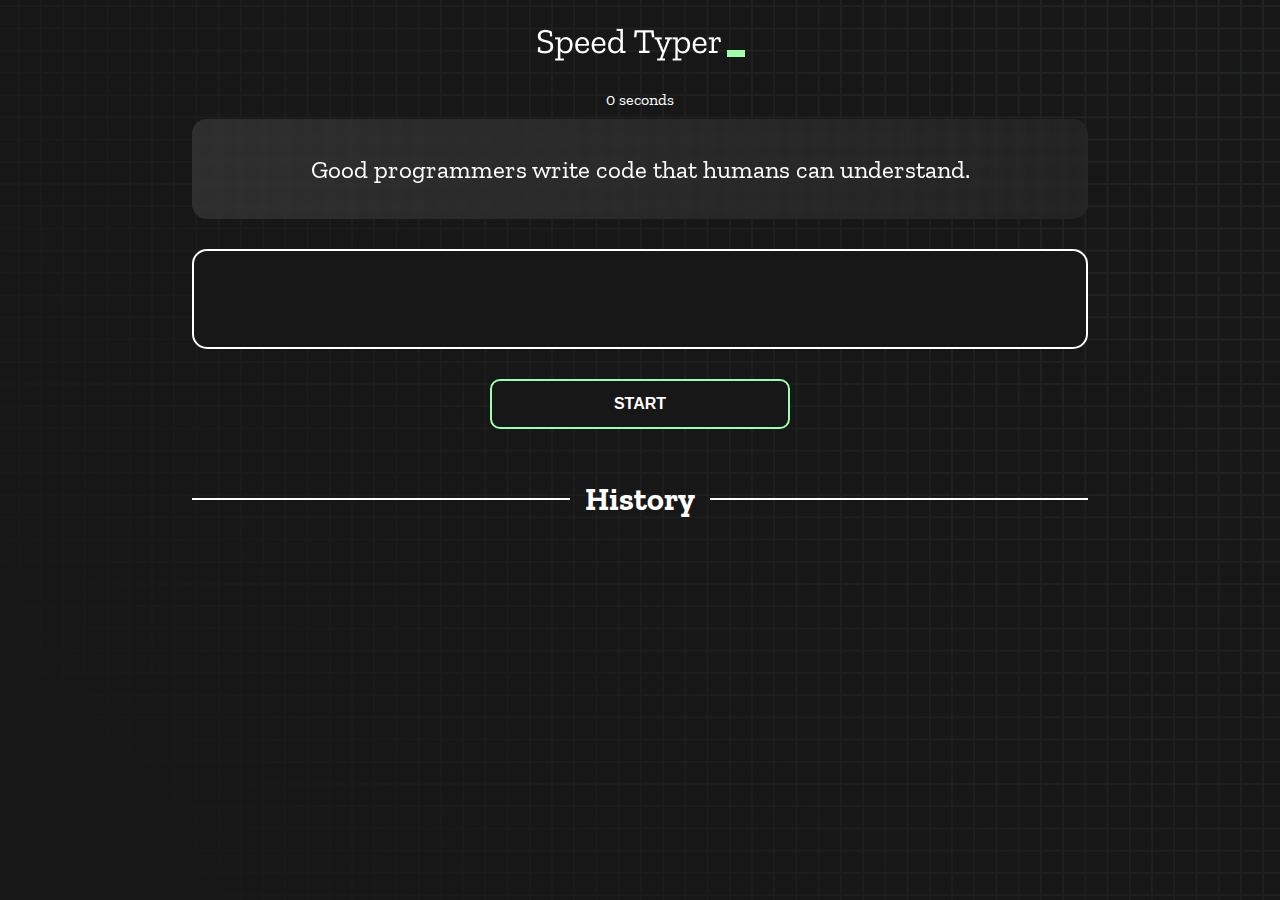
==== index.html @ 64f36eb2 "Initial commit" ====
<!DOCTYPE html>
<html lang="en">
  <head>
    <meta charset="UTF-8" />
    <meta http-equiv="X-UA-Compatible" content="IE=edge" />
    <meta name="viewport" content="width=device-width, initial-scale=1.0" />
    <title>Speed Monster</title>
    <link rel="stylesheet" href="styles.css" />
    <link rel="preconnect" href="https://fonts.googleapis.com" />
    <link rel="preconnect" href="https://fonts.gstatic.com" crossorigin />
    <link
      href="https://fonts.googleapis.com/css2?family=Zilla+Slab:wght@300;400;500&display=swap"
      rel="stylesheet"
    />
  </head>
  <body>
    <h1 class="title"><img src="./logo.png" /></h1>
    <div id="show-time">0 seconds</div>

    <div class="box-container">
      <div id="question"></div>

      <div id="display" class="inactive"></div>

      <div class="buttons">
        <button id="starts">START</button>
      </div>

      <div class="divider-container">
        <div class="line"></div>
        <h1 class="title2">History</h1>
        <div class="line"></div>
      </div>
      <div id="histories"></div>
    </div>

    <div id="countdown"></div>
    <div id="modal-background" class="hidden"></div>
    <div id="result" class="hidden"></div>

    <script src="./history.js"></script>
    <script src="./script.js"></script>
  </body>
</html>
---- styles.css ----
* {
  padding: 0;
  margin: 0;
  box-sizing: border-box;
}

body {
  background-image: url("./bg.png");
  background-size: cover;
  background-position: left top;
  font-family: "Zilla Slab", serif;
}

.box-container {
  width: 70%;
  margin: 0 auto;
}

#question {
  height: 100px;
  display: flex;
  align-items: center;
  justify-content: center;
  color: white;
  font-size: 25px;
  border-radius: 15px;
  background: rgb(255, 255, 255);
  background: linear-gradient(
    92.49deg,
    rgba(255, 255, 255, 0.1) 0.18%,
    rgba(255, 255, 255, 0.05) 99.85%
  );
  backdrop-filter: blur(5px);
  margin-bottom: 30px;
}

#display {
  height: 100px;
  display: flex;
  flex-wrap: wrap;
  align-items: center;
  padding-left: 5rem;
  color: white;
  font-size: 32px;
  background-color: #171717;
  border: 2px solid #9dffad;
  border-radius: 15px;
}

#countdown {
  position: fixed;
  height: 100vh;
  width: 100vw;
  background-color: rgba(0, 0, 0, 0.8);
  top: 0;
  left: 0;
  display: flex;
  align-items: center;
  justify-content: center;
  font-size: 3rem;
  color: white;
  display: none;
}
#result {
  position: fixed;
  top: 10%; 
  left: 10%;
  transform: translate(-50%, -50%);
  height: 250px;
  width: 400px;
  background-color: #171717;
  border-radius: 15px;
  border: 2px solid #9dffad;
  color: white;
  text-align: center;
  padding: 2rem;
}
#show-time{
  text-align: center;
  color: white;
  margin: 10px 0;
}

.green {
  color: #9dffad;
}
.red {
  color: #eb6565;
}
.bold {
  font-weight: 700;
}
.inactive {
  border: 2px solid white !important;
}
.hidden {
  display: none;
}
.title {
  text-align: center;
  color: white;
  margin: 20px 0;
}

.divider-container {
  height: 80px;
  display: flex;
  justify-content: center;
  align-items: center;
  gap: 15px;
  margin: 0 auto;
}

.line {
  height: 2px;
  background: white;
  width: 100%;
}

.title2 {
  color: white;
  display: block;
}

.buttons {
  display: flex;
  justify-content: center;
  margin: 30px 0;
}
button {
  padding: 10px 20px;
  border: none;
  font-size: 16px;
  font-weight: bold;
  width: 300px;
  height: 50px;
  color: white;
  background-color: #171717;
  border-radius: 10px;
  border: 2px solid #9dffad;
  cursor: pointer;
}

#histories {
  display: flex;
  flex-wrap: wrap;
  justify-content: space-around;
}

.card {
  width: 100%;
  height: 100%;
  padding: 50px;
  display: flex;
  justify-content: space-between;
  align-items: center;
  padding: 20px 30px;
  color: white;
  border-radius: 15px;
  background: rgb(255, 255, 255);
  background: linear-gradient(
    92.49deg,
    rgba(255, 255, 255, 0.1) 0.18%,
    rgba(255, 255, 255, 0.05) 99.85%
  );
  backdrop-filter: blur(5px);
  margin-bottom: 30px;
}

#modal-background {
  background: rgb(255, 255, 255);
  background: linear-gradient(
    92.49deg,
    rgba(255, 255, 255, 0.1) 0.18%,
    rgba(255, 255, 255, 0.05) 99.85%
  );
  backdrop-filter: blur(5px);
  height: 100vh;
  width: 100%;
  position: fixed;
  top: 0;
}

@media only screen and (max-width: 700px) {
  .box-container {
    padding: 0 20px;
    width: 100%;
  }
  .card {
    flex-direction: column;
  }
}
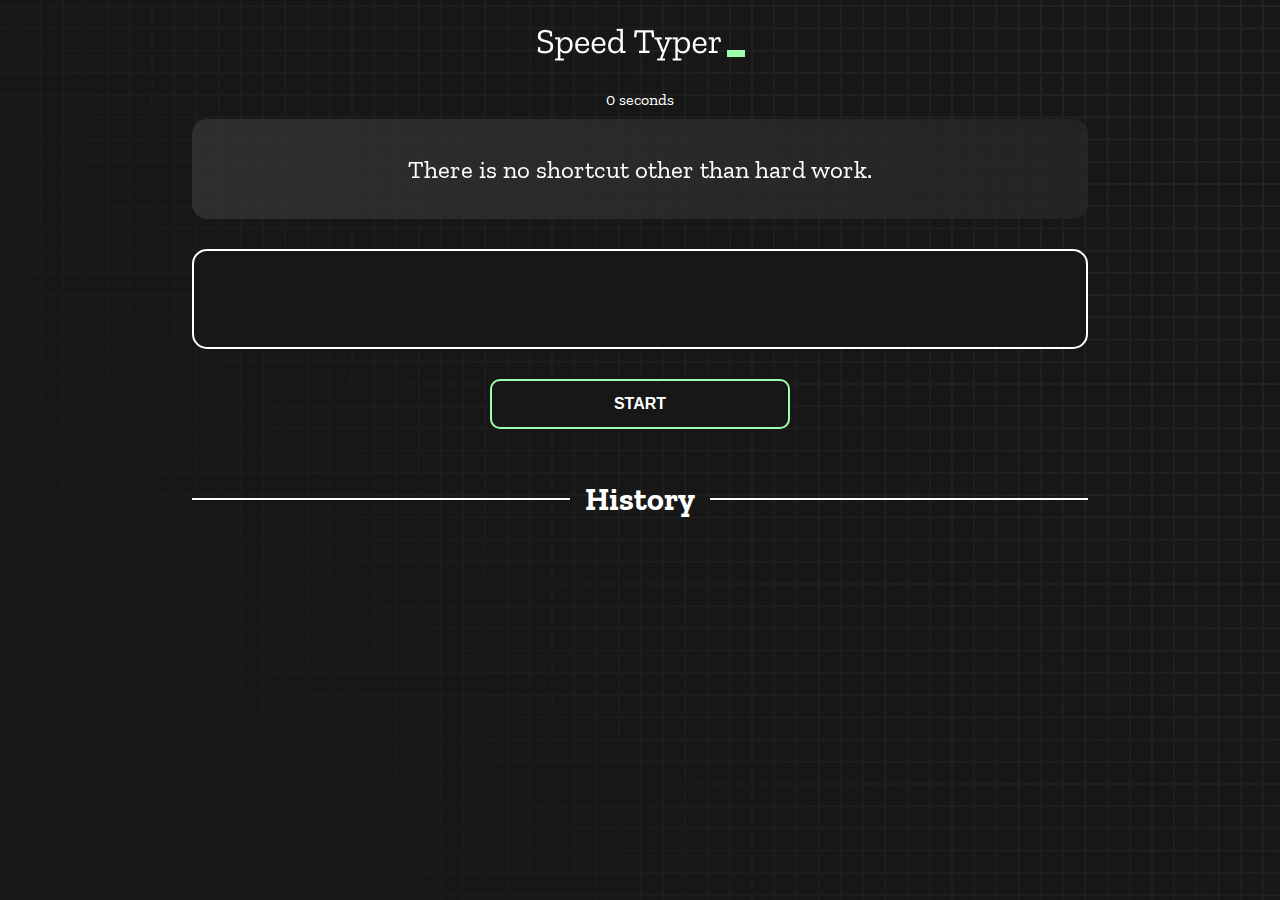
==== commit 8fcadaef: "update the page title" ====
--- a/index.html
+++ b/index.html
@@ -1,44 +1,44 @@
 <!DOCTYPE html>
 <html lang="en">
-  <head>
-    <meta charset="UTF-8" />
-    <meta http-equiv="X-UA-Compatible" content="IE=edge" />
-    <meta name="viewport" content="width=device-width, initial-scale=1.0" />
-    <title>Speed Monster</title>
-    <link rel="stylesheet" href="styles.css" />
-    <link rel="preconnect" href="https://fonts.googleapis.com" />
-    <link rel="preconnect" href="https://fonts.gstatic.com" crossorigin />
-    <link
-      href="https://fonts.googleapis.com/css2?family=Zilla+Slab:wght@300;400;500&display=swap"
-      rel="stylesheet"
-    />
-  </head>
-  <body>
-    <h1 class="title"><img src="./logo.png" /></h1>
-    <div id="show-time">0 seconds</div>
 
-    <div class="box-container">
-      <div id="question"></div>
+<head>
+  <meta charset="UTF-8" />
+  <meta http-equiv="X-UA-Compatible" content="IE=edge" />
+  <meta name="viewport" content="width=device-width, initial-scale=1.0" />
+  <title>Type Monster</title>
+  <link rel="stylesheet" href="styles.css" />
+  <link rel="preconnect" href="https://fonts.googleapis.com" />
+  <link rel="preconnect" href="https://fonts.gstatic.com" crossorigin />
+  <link href="https://fonts.googleapis.com/css2?family=Zilla+Slab:wght@300;400;500&display=swap" rel="stylesheet" />
+</head>
 
-      <div id="display" class="inactive"></div>
+<body>
+  <h1 class="title"><img src="./logo.png" /></h1>
+  <div id="show-time">0 seconds</div>
 
-      <div class="buttons">
-        <button id="starts">START</button>
-      </div>
+  <div class="box-container">
+    <div id="question"></div>
 
-      <div class="divider-container">
-        <div class="line"></div>
-        <h1 class="title2">History</h1>
-        <div class="line"></div>
-      </div>
-      <div id="histories"></div>
+    <div id="display" class="inactive"></div>
+
+    <div class="buttons">
+      <button id="starts">START</button>
     </div>
 
-    <div id="countdown"></div>
-    <div id="modal-background" class="hidden"></div>
-    <div id="result" class="hidden"></div>
+    <div class="divider-container">
+      <div class="line"></div>
+      <h1 class="title2">History</h1>
+      <div class="line"></div>
+    </div>
+    <div id="histories"></div>
+  </div>
 
-    <script src="./history.js"></script>
-    <script src="./script.js"></script>
-  </body>
-</html>
+  <div id="countdown"></div>
+  <div id="modal-background" class="hidden"></div>
+  <div id="result" class="hidden"></div>
+
+  <script src="./history.js"></script>
+  <script src="./script.js"></script>
+</body>
+
+</html>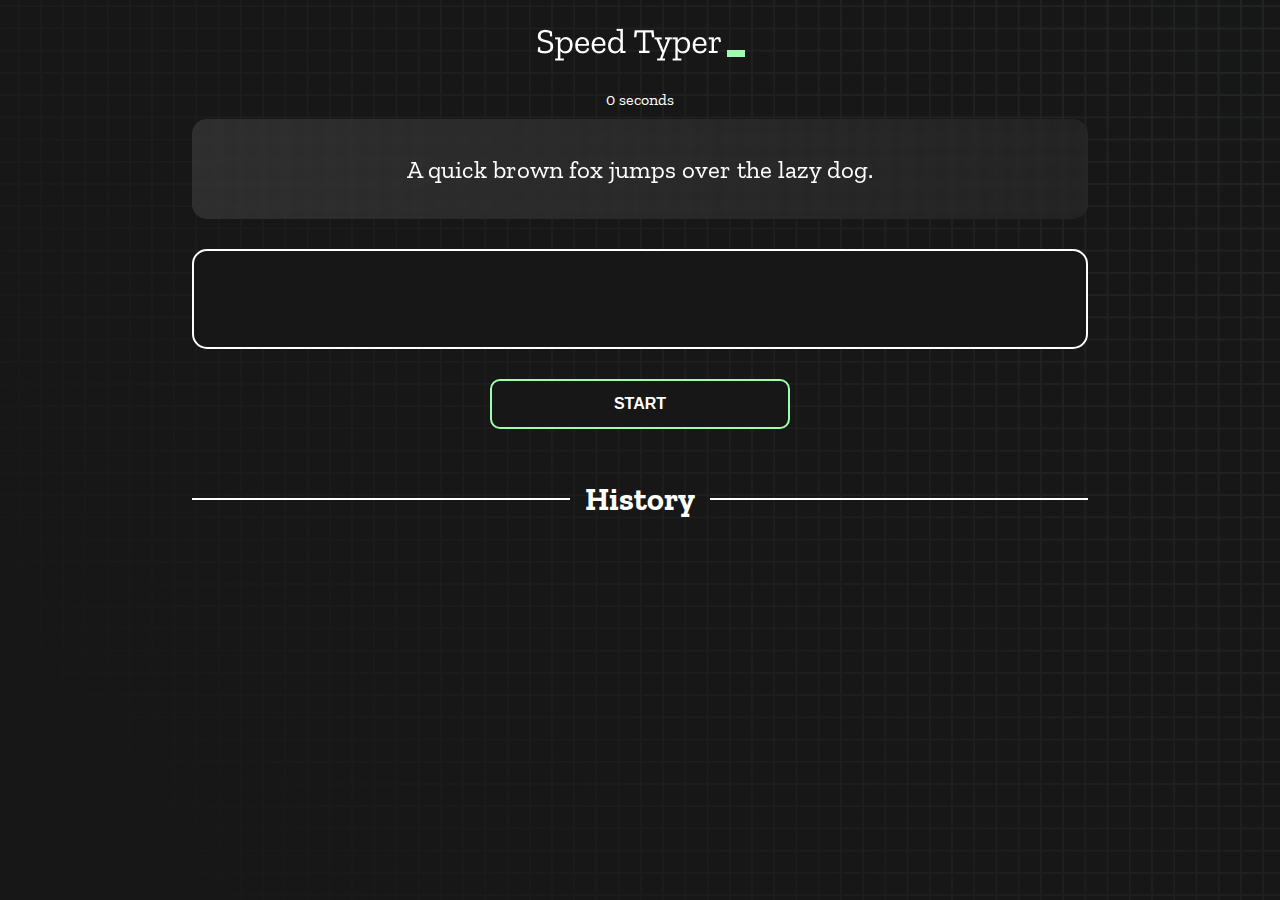
==== commit e94dc606: "responsive done" ====
--- a/index.html
+++ b/index.html
@@ -10,6 +10,8 @@
   <link rel="preconnect" href="https://fonts.googleapis.com" />
   <link rel="preconnect" href="https://fonts.gstatic.com" crossorigin />
   <link href="https://fonts.googleapis.com/css2?family=Zilla+Slab:wght@300;400;500&display=swap" rel="stylesheet" />
+  <link href="https://cdn.jsdelivr.net/npm/bootstrap@5.2.1/dist/css/bootstrap.min.css" rel="stylesheet"
+    integrity="sha384-iYQeCzEYFbKjA/T2uDLTpkwGzCiq6soy8tYaI1GyVh/UjpbCx/TYkiZhlZB6+fzT" crossorigin="anonymous">
 </head>
 
 <body>
@@ -30,7 +32,7 @@
       <h1 class="title2">History</h1>
       <div class="line"></div>
     </div>
-    <div id="histories"></div>
+    <div id="histories" class="row row-cols-1 row-cols-lg-3 g-4"></div>
   </div>
 
   <div id="countdown"></div>
@@ -39,6 +41,9 @@
 
   <script src="./history.js"></script>
   <script src="./script.js"></script>
+  <script src="https://cdn.jsdelivr.net/npm/bootstrap@5.2.1/dist/js/bootstrap.bundle.min.js"
+    integrity="sha384-u1OknCvxWvY5kfmNBILK2hRnQC3Pr17a+RTT6rIHI7NnikvbZlHgTPOOmMi466C8"
+    crossorigin="anonymous"></script>
 </body>
 
 </html>--- a/styles.css
+++ b/styles.css
@@ -25,11 +25,9 @@
   font-size: 25px;
   border-radius: 15px;
   background: rgb(255, 255, 255);
-  background: linear-gradient(
-    92.49deg,
-    rgba(255, 255, 255, 0.1) 0.18%,
-    rgba(255, 255, 255, 0.05) 99.85%
-  );
+  background: linear-gradient(92.49deg,
+      rgba(255, 255, 255, 0.1) 0.18%,
+      rgba(255, 255, 255, 0.05) 99.85%);
   backdrop-filter: blur(5px);
   margin-bottom: 30px;
 }
@@ -61,10 +59,13 @@
   color: white;
   display: none;
 }
+
 #result {
+  align-items: center;
+  justify-content: center;
   position: fixed;
-  top: 10%; 
-  left: 10%;
+  top: 30%;
+  left: 40%;
   transform: translate(-50%, -50%);
   height: 250px;
   width: 400px;
@@ -75,7 +76,8 @@
   text-align: center;
   padding: 2rem;
 }
-#show-time{
+
+#show-time {
   text-align: center;
   color: white;
   margin: 10px 0;
@@ -84,18 +86,23 @@
 .green {
   color: #9dffad;
 }
+
 .red {
   color: #eb6565;
 }
+
 .bold {
   font-weight: 700;
 }
+
 .inactive {
   border: 2px solid white !important;
 }
+
 .hidden {
   display: none;
 }
+
 .title {
   text-align: center;
   color: white;
@@ -127,6 +134,7 @@
   justify-content: center;
   margin: 30px 0;
 }
+
 button {
   padding: 10px 20px;
   border: none;
@@ -155,29 +163,28 @@
   justify-content: space-between;
   align-items: center;
   padding: 20px 30px;
-  color: white;
+  color: black;
   border-radius: 15px;
   background: rgb(255, 255, 255);
-  background: linear-gradient(
-    92.49deg,
-    rgba(255, 255, 255, 0.1) 0.18%,
-    rgba(255, 255, 255, 0.05) 99.85%
-  );
+  background: linear-gradient(92.49deg,
+      rgba(255, 255, 255, 0.1) 0.18%,
+      rgba(255, 255, 255, 0.05) 99.85%);
   backdrop-filter: blur(5px);
   margin-bottom: 30px;
 }
 
 #modal-background {
+  text-align: center;
+  align-items: center;
+  justify-content: center;
   background: rgb(255, 255, 255);
-  background: linear-gradient(
-    92.49deg,
-    rgba(255, 255, 255, 0.1) 0.18%,
-    rgba(255, 255, 255, 0.05) 99.85%
-  );
+  background: linear-gradient(92.49deg,
+      rgba(255, 255, 255, 0.1) 0.18%,
+      rgba(255, 255, 255, 0.05) 99.85%);
   backdrop-filter: blur(5px);
   height: 100vh;
   width: 100%;
-  position: fixed;
+  position: center;
   top: 0;
 }
 
@@ -186,7 +193,8 @@
     padding: 0 20px;
     width: 100%;
   }
+
   .card {
     flex-direction: column;
   }
-}
+}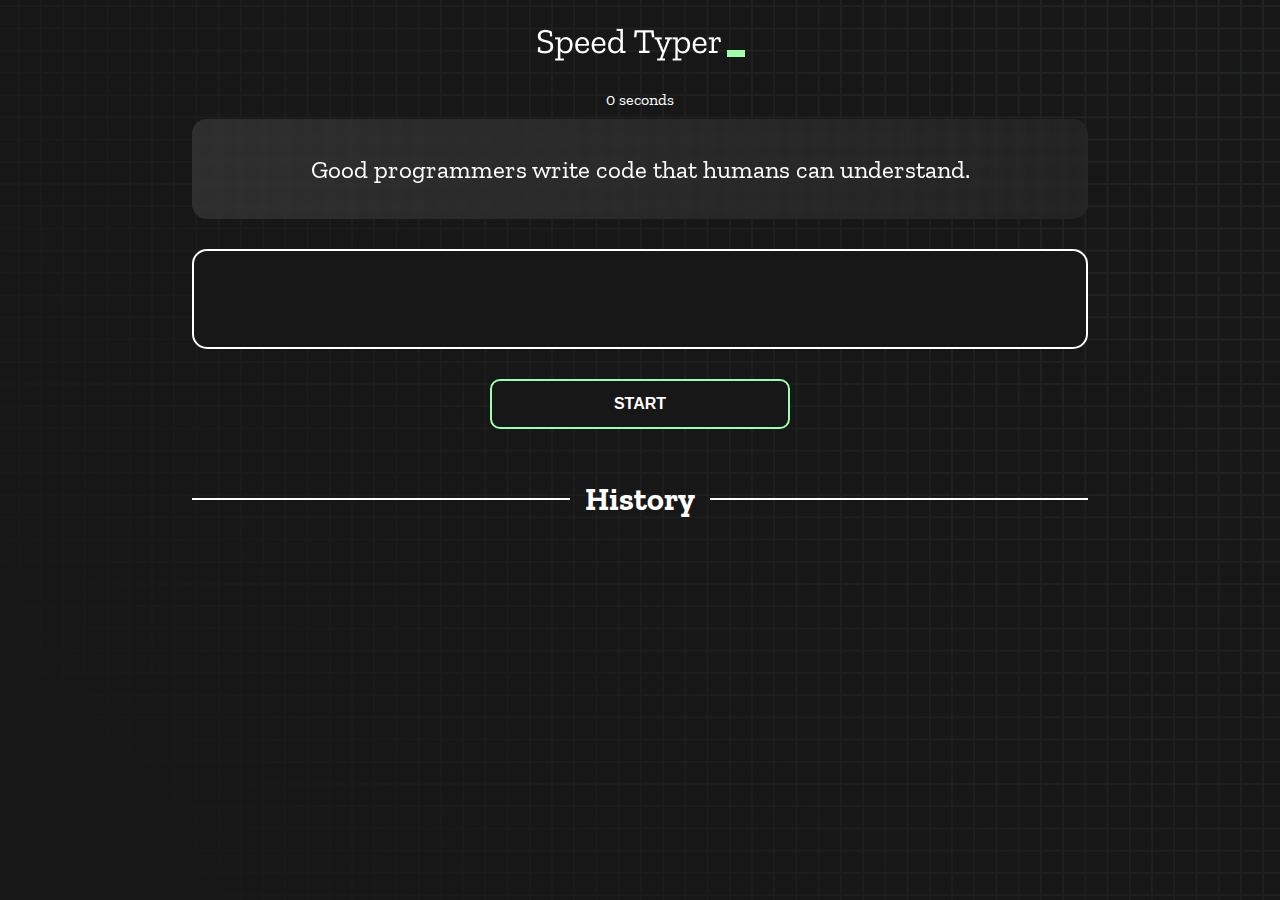
==== commit 13d45b9c: "some change of html file" ====
--- a/index.html
+++ b/index.html
@@ -5,7 +5,7 @@
   <meta charset="UTF-8" />
   <meta http-equiv="X-UA-Compatible" content="IE=edge" />
   <meta name="viewport" content="width=device-width, initial-scale=1.0" />
-  <title>Type Monster</title>
+  <title>Speed Monster</title>
   <link rel="stylesheet" href="styles.css" />
   <link rel="preconnect" href="https://fonts.googleapis.com" />
   <link rel="preconnect" href="https://fonts.gstatic.com" crossorigin />
